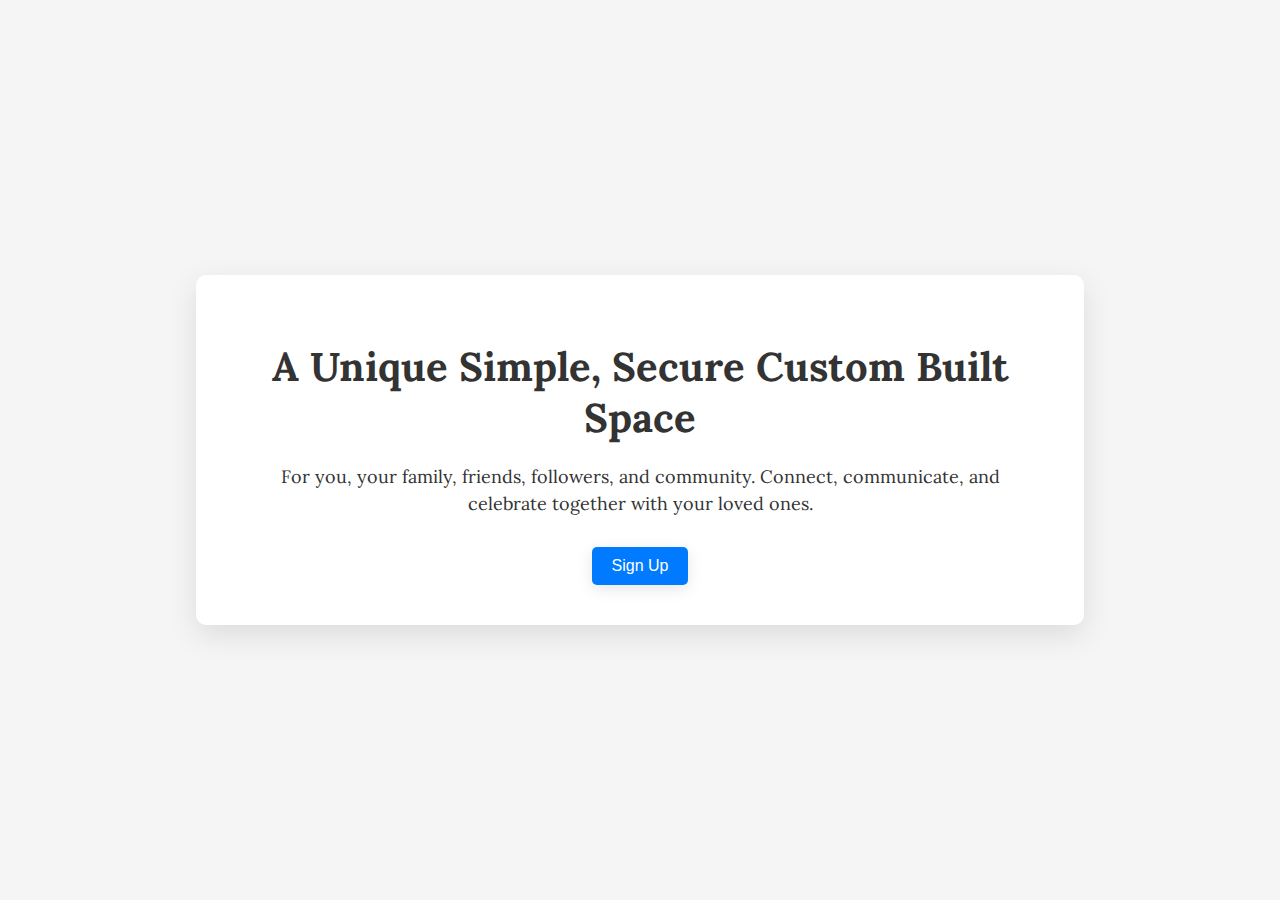
==== index.html @ d437b6d6 "initial commit" ====
<!DOCTYPE html>
<html lang="en">

<head>
    <meta charset="UTF-8">
    <meta name="viewport" content="width=device-width, initial-scale=1.0">
    <title>Custom Notion-like App</title>
    <link href="https://fonts.googleapis.com/css2?family=Parisienne&family=Kanit:wght@300&family=Lora&display=swap"
        rel="stylesheet">
    <link rel="stylesheet" href="styles.css">
</head>

<body>
    <div class="container">
        <header>
            <h1>A Unique Simple, Secure Custom Built Space</h1>
            <p>For you, your family, friends, followers, and community. Connect, communicate, and celebrate together
                with your loved ones.</p>
            <button onclick="location.href='signup.html'">Sign Up</button>
        </header>
    </div>
    <script src="scripts.js"></script>
</body>

</html>
---- styles.css ----
body {
    font-family: 'Lora', serif;
    background-color: #f5f5f5;
    margin: 0;
    padding: 0;
    color: #333;
    display: flex;
    justify-content: center;
    align-items: center;
    height: 100vh;
}

.container {
    background-color: #fff;
    box-shadow: 0px 10px 30px rgba(0, 0, 0, 0.1);
    padding: 40px 60px;
    border-radius: 10px;
    text-align: center;
    width: 60%;
    transition: transform 0.3s;
    animation: fadeIn 1s;
}

.container:hover {
    transform: translateY(-10px);
}

header h1 {
    font-size: 2.5rem;
    margin-bottom: 20px;
    font-weight: bold;
}

header p {
    font-size: 18px;
    margin-bottom: 30px;
    line-height: 1.5;
}

button {
    padding: 10px 20px;
    font-size: 1rem;
    border: none;
    border-radius: 5px;
    background-color: #007BFF;
    color: #fff;
    cursor: pointer;
    transition: background-color 0.3s;
    box-shadow: 0px 4px 15px rgba(0, 0, 0, 0.1);
}

button:hover {
    background-color: #0056b3;
}

.signup-container h2 {
    font-size: 2rem;
    margin-bottom: 20px;
    font-weight: bold;
}

.google-signup {
    background-color: #db4437;
    margin-bottom: 20px;
}

.or-divider {
    position: relative;
    margin: 20px 0;
}

.or-divider span {
    background-color: #fff;
    position: relative;
    z-index: 2;
    padding: 0 10px;
}

.or-divider::before {
    content: "";
    position: absolute;
    top: 50%;
    left: 0;
    right: 0;
    height: 1px;
    background-color: #ccc;
    z-index: 1;
}

form input {
    width: 100%;
    padding: 10px;
    margin-bottom: 20px;
    border: 1px solid #ccc;
    border-radius: 5px;
    transition: border-color 0.3s;
    font-size: 1rem;
}

form input:focus {
    border-color: #007BFF;
}

@keyframes fadeIn {
    from {
        opacity: 0;
        transform: translateY(20px);
    }

    to {
        opacity: 1;
        transform: translateY(0);
    }
}
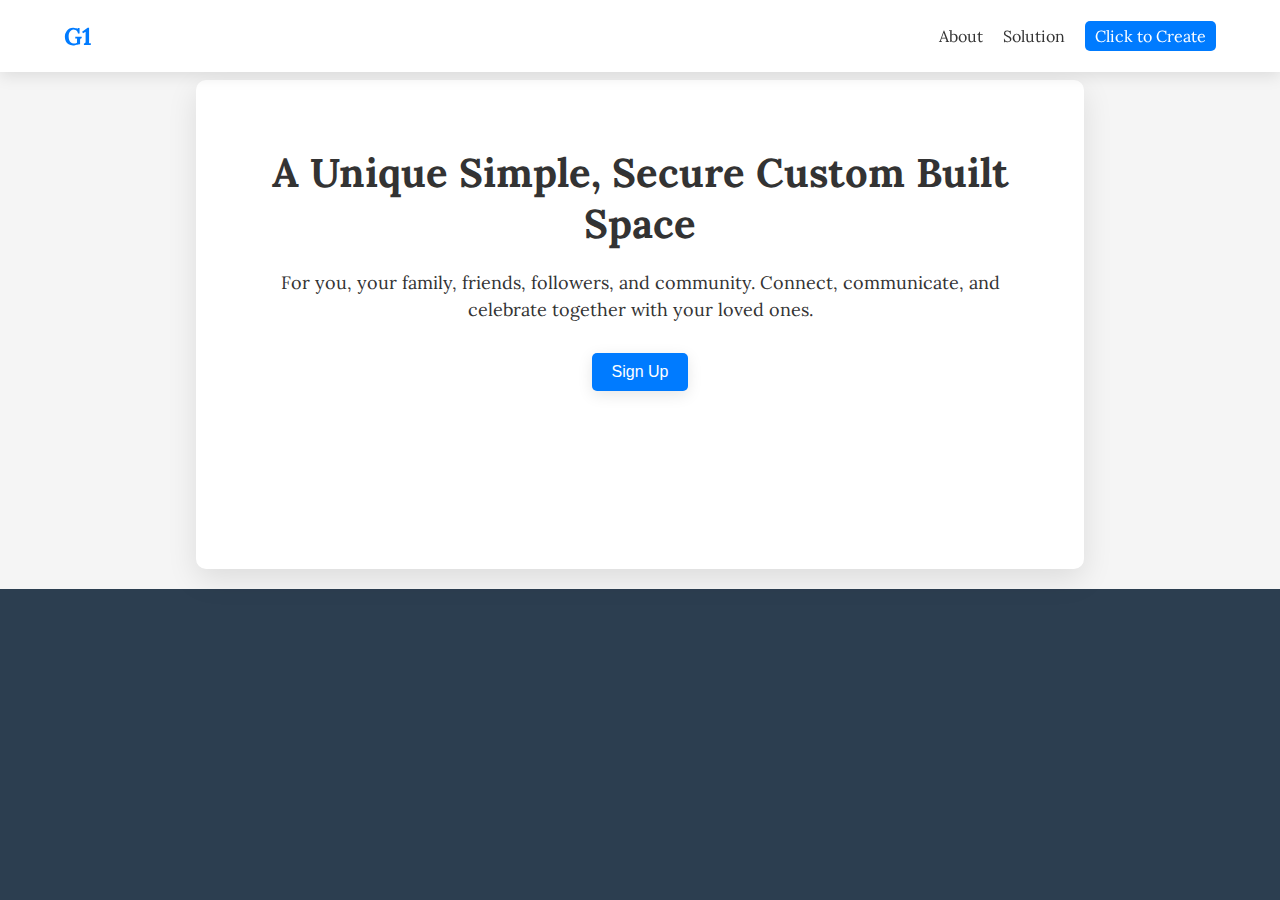
==== commit c24d0128: "added header and footer" ====
--- a/index.html
+++ b/index.html
@@ -5,13 +5,21 @@
     <meta charset="UTF-8">
     <meta name="viewport" content="width=device-width, initial-scale=1.0">
     <title>Custom Notion-like App</title>
-    <link href="https://fonts.googleapis.com/css2?family=Parisienne&family=Kanit:wght@300&family=Lora&display=swap"
-        rel="stylesheet">
+    <link href="https://fonts.googleapis.com/css2?family=Lora&display=swap" rel="stylesheet">
     <link rel="stylesheet" href="styles.css">
 </head>
 
 <body>
-    <div class="container">
+    <nav>
+        <div class="logo">G1</div>
+        <ul>
+            <li><a href="#">About</a></li>
+            <li><a href="#">Solution</a></li>
+            <li><a href="#" class="create-btn">Click to Create</a></li>
+        </ul>
+    </nav>
+
+    <div class="card">
         <header>
             <h1>A Unique Simple, Secure Custom Built Space</h1>
             <p>For you, your family, friends, followers, and community. Connect, communicate, and celebrate together
@@ -19,6 +27,38 @@
             <button onclick="location.href='signup.html'">Sign Up</button>
         </header>
     </div>
+
+    <footer>
+        <div class="footer-container">
+            <div class="use-case">
+                <h3>Use Case</h3>
+                <ul>
+                    <li>Community Management</li>
+                    <li>Communication</li>
+                    <li>Campaign Management</li>
+                    <li>Calendar Management</li>
+                    <li>Content Management</li>
+                </ul>
+            </div>
+            <div class="benefits">
+                <h3>Benefits</h3>
+                <!-- You can add benefits here -->
+                <ul>
+                    <li>Benefit 1</li>
+                    <li>Benefit 2</li>
+                    <!-- ... Add more benefits as required -->
+                </ul>
+            </div>
+            <div class="story">
+                <h3>Story</h3>
+                <ul>
+                    <li>Create Communication</li>
+                    <li>Invite Followers</li>
+                </ul>
+            </div>
+        </div>
+    </footer>
+
     <script src="scripts.js"></script>
 </body>
 
--- a/styles.css
+++ b/styles.css
@@ -1,3 +1,9 @@
+html,
+body {
+    margin: 0;
+    padding: 0;
+}
+
 body {
     font-family: 'Lora', serif;
     background-color: #f5f5f5;
@@ -5,24 +11,32 @@
     padding: 0;
     color: #333;
     display: flex;
+    flex-direction: column;
     justify-content: center;
     align-items: center;
-    height: 100vh;
-}
-
-.container {
+    min-height: 100vh;
+    /* Change from height to min-height */
+}
+
+.container,
+.card {
     background-color: #fff;
     box-shadow: 0px 10px 30px rgba(0, 0, 0, 0.1);
     padding: 40px 60px;
     border-radius: 10px;
     text-align: center;
     width: 60%;
-    transition: transform 0.3s;
+    transition: transform 0.3s, box-shadow 0.3s;
     animation: fadeIn 1s;
-}
-
-.container:hover {
+    z-index: 1;
+    margin: 20px;
+    flex: 1
+}
+
+.container:hover,
+.card:hover {
     transform: translateY(-10px);
+    box-shadow: 0px 15px 40px rgba(0, 0, 0, 0.25);
 }
 
 header h1 {
@@ -45,12 +59,13 @@
     background-color: #007BFF;
     color: #fff;
     cursor: pointer;
-    transition: background-color 0.3s;
+    transition: background-color 0.3s, transform 0.3s;
     box-shadow: 0px 4px 15px rgba(0, 0, 0, 0.1);
 }
 
 button:hover {
     background-color: #0056b3;
+    transform: translateY(-2px);
 }
 
 .signup-container h2 {
@@ -111,4 +126,137 @@
         opacity: 1;
         transform: translateY(0);
     }
+}
+
+nav {
+    display: flex;
+    justify-content: space-between;
+    align-items: center;
+    padding: 10px 5%;
+    background-color: #fff;
+    box-shadow: 0px 4px 15px rgba(0, 0, 0, 0.1);
+    position: fixed;
+    top: 0;
+    left: 0;
+    right: 0;
+    z-index: 1000;
+}
+
+.logo {
+    font-size: 1.5rem;
+    font-weight: bold;
+    color: #007BFF;
+}
+
+nav ul {
+    list-style-type: none;
+    display: flex;
+    gap: 20px;
+}
+
+nav li a {
+    text-decoration: none;
+    color: #333;
+    transition: color 0.3s;
+}
+
+nav li a:hover {
+    color: #007BFF;
+}
+
+.create-btn {
+    background-color: #007BFF;
+    padding: 5px 10px;
+    border-radius: 5px;
+    color: #fff;
+}
+
+.container,
+.card {
+    margin-top: 80px;
+    /* Adjusting for the fixed navbar */
+}
+
+footer {
+    background-color: #2C3E50;
+    color: #fff;
+    padding: 40px 0;
+    width: 100%;
+}
+
+.footer-container {
+    display: flex;
+    justify-content: space-around;
+    max-width: 1200px;
+    margin: 0 auto;
+    padding: 0 20px;
+}
+
+.footer-container h3 {
+    margin-bottom: 20px;
+    font-size: 1.5rem;
+    font-weight: bold;
+}
+
+.footer-container ul {
+    list-style-type: none;
+    padding: 0;
+}
+
+.footer-container li {
+    margin-bottom: 10px;
+    font-size: 1rem;
+}
+
+.footer-container a {
+    text-decoration: none;
+    color: #fff;
+    transition: color 0.3s;
+}
+
+.footer-container a:hover {
+    color: #007BFF;
+}
+
+/* ... [existing styles] ... */
+
+/* Animation for footer divs */
+@keyframes fadeInUp {
+    from {
+        opacity: 0;
+        transform: translateY(20px);
+    }
+
+    to {
+        opacity: 1;
+        transform: translateY(0);
+    }
+}
+
+.footer-container>div {
+    opacity: 0;
+    animation: fadeInUp 0.8s forwards;
+    animation-delay: 0.3s;
+}
+
+.footer-container .use-case {
+    animation-delay: 0.3s;
+}
+
+.footer-container .benefits {
+    animation-delay: 0.5s;
+}
+
+.footer-container .story {
+    animation-delay: 0.7s;
+}
+
+/* Interactivity for list items */
+.footer-container li {
+    transition: all 0.3s;
+}
+
+.footer-container li:hover {
+    text-decoration: underline;
+    transform: scale(1.05);
 }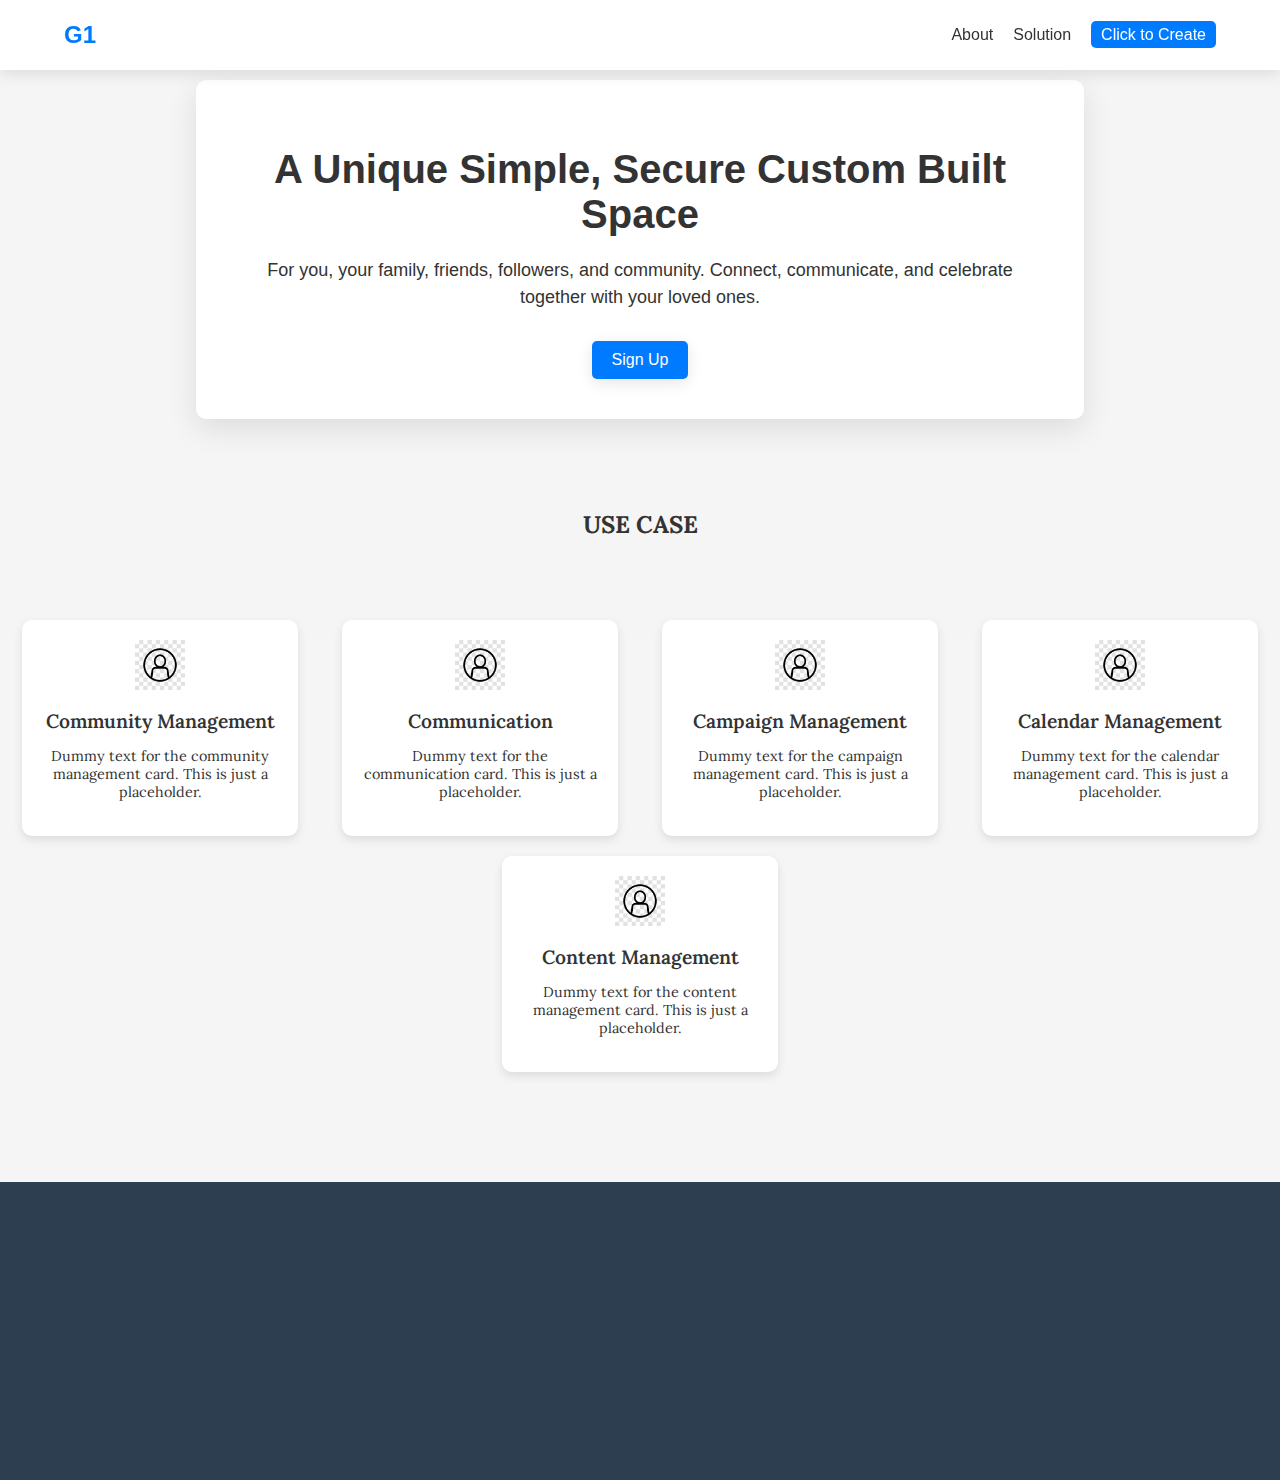
==== commit a6f41fb7: "Added the use case with cards and added the font family" ====
--- a/index.html
+++ b/index.html
@@ -4,7 +4,7 @@
 <head>
     <meta charset="UTF-8">
     <meta name="viewport" content="width=device-width, initial-scale=1.0">
-    <title>Custom Notion-like App</title>
+    <title>G1 - Guruवन </title>
     <link href="https://fonts.googleapis.com/css2?family=Lora&display=swap" rel="stylesheet">
     <link rel="stylesheet" href="styles.css">
 </head>
@@ -19,7 +19,7 @@
         </ul>
     </nav>
 
-    <div class="card">
+    <div class="card-main">
         <header>
             <h1>A Unique Simple, Secure Custom Built Space</h1>
             <p>For you, your family, friends, followers, and community. Connect, communicate, and celebrate together
@@ -27,6 +27,55 @@
             <button onclick="location.href='signup.html'">Sign Up</button>
         </header>
     </div>
+
+
+    <section class="use-case-cards">
+        <h2>USE CASE</h2>
+        <div class="use-case-cards">
+            <div class="card">
+                <div class="icon">
+                    <img src="userImage.jpg" alt="Icon for Community Management">
+                </div>
+                <h3>Community Management</h3>
+                <p>Dummy text for the community management card. This is just a placeholder.</p>
+            </div>
+
+            <div class="card">
+                <div class="icon">
+                    <img src="userImage.jpg" alt="Icon for Communication">
+                </div>
+                <h3>Communication</h3>
+                <p>Dummy text for the communication card. This is just a placeholder.</p>
+            </div>
+
+            <div class="card">
+                <div class="icon">
+                    <img src="userImage.jpg" alt="Icon for Campaign Management">
+                </div>
+                <h3>Campaign Management</h3>
+                <p>Dummy text for the campaign management card. This is just a placeholder.</p>
+            </div>
+
+            <div class="card">
+                <div class="icon">
+                    <img src="userImage.jpg" alt="Icon for Calendar Management">
+                </div>
+                <h3>Calendar Management</h3>
+                <p>Dummy text for the calendar management card. This is just a placeholder.</p>
+            </div>
+
+            <div class="card">
+                <div class="icon">
+                    <img src="userImage.jpg" alt="Icon for Content Management">
+                </div>
+                <h3>Content Management</h3>
+                <p>Dummy text for the content management card. This is just a placeholder.</p>
+            </div>
+        </div>
+    </section>
+
+
+
 
     <footer>
         <div class="footer-container">
--- a/styles.css
+++ b/styles.css
@@ -19,7 +19,7 @@
 }
 
 .container,
-.card {
+.card-main {
     background-color: #fff;
     box-shadow: 0px 10px 30px rgba(0, 0, 0, 0.1);
     padding: 40px 60px;
@@ -34,9 +34,13 @@
 }
 
 .container:hover,
-.card:hover {
+.card-main:hover {
     transform: translateY(-10px);
     box-shadow: 0px 15px 40px rgba(0, 0, 0, 0.25);
+}
+
+header {
+    font-family: 'Montserrat', sans-serif;
 }
 
 header h1 {
@@ -129,6 +133,7 @@
 }
 
 nav {
+    font-family: 'Montserrat', sans-serif;
     display: flex;
     justify-content: space-between;
     align-items: center;
@@ -172,7 +177,7 @@
 }
 
 .container,
-.card {
+.card-main {
     margin-top: 80px;
     /* Adjusting for the fixed navbar */
 }
@@ -182,6 +187,7 @@
     color: #fff;
     padding: 40px 0;
     width: 100%;
+    font-family: 'Montserrat', sans-serif;
 }
 
 .footer-container {
@@ -259,4 +265,56 @@
 .footer-container li:hover {
     text-decoration: underline;
     transform: scale(1.05);
+}
+
+/* Styles for the use-case cards */
+.use-case-cards {
+    display: flex;
+    justify-content: space-around;
+    flex-wrap: wrap;
+    /* Allows the cards to wrap onto the next line if needed */
+    margin: 50px 0;
+}
+
+.card {
+    background-color: #fff;
+    padding: 20px;
+    box-shadow: 0px 4px 10px rgba(0, 0, 0, 0.1);
+    border-radius: 10px;
+    width: calc(20% - 20px);
+    /* This gives some space between the cards */
+    margin: 10px;
+    text-align: center;
+    transition: transform 0.3s;
+}
+
+.card:hover {
+    transform: translateY(-5px);
+}
+
+.card .icon {
+    height: 50px;
+    margin-bottom: 15px;
+}
+
+.card .icon img {
+    max-height: 100%;
+    width: auto;
+}
+
+.card h3 {
+    margin-bottom: 10px;
+    font-size: 1.2rem;
+    font-weight: 600;
+}
+
+.card p {
+    font-size: 0.9rem;
+}
+
+.use-case-section h2 {
+    text-align: center;
+    font-size: 2rem;
+    margin-bottom: 20px;
+    font-weight: bold;
 }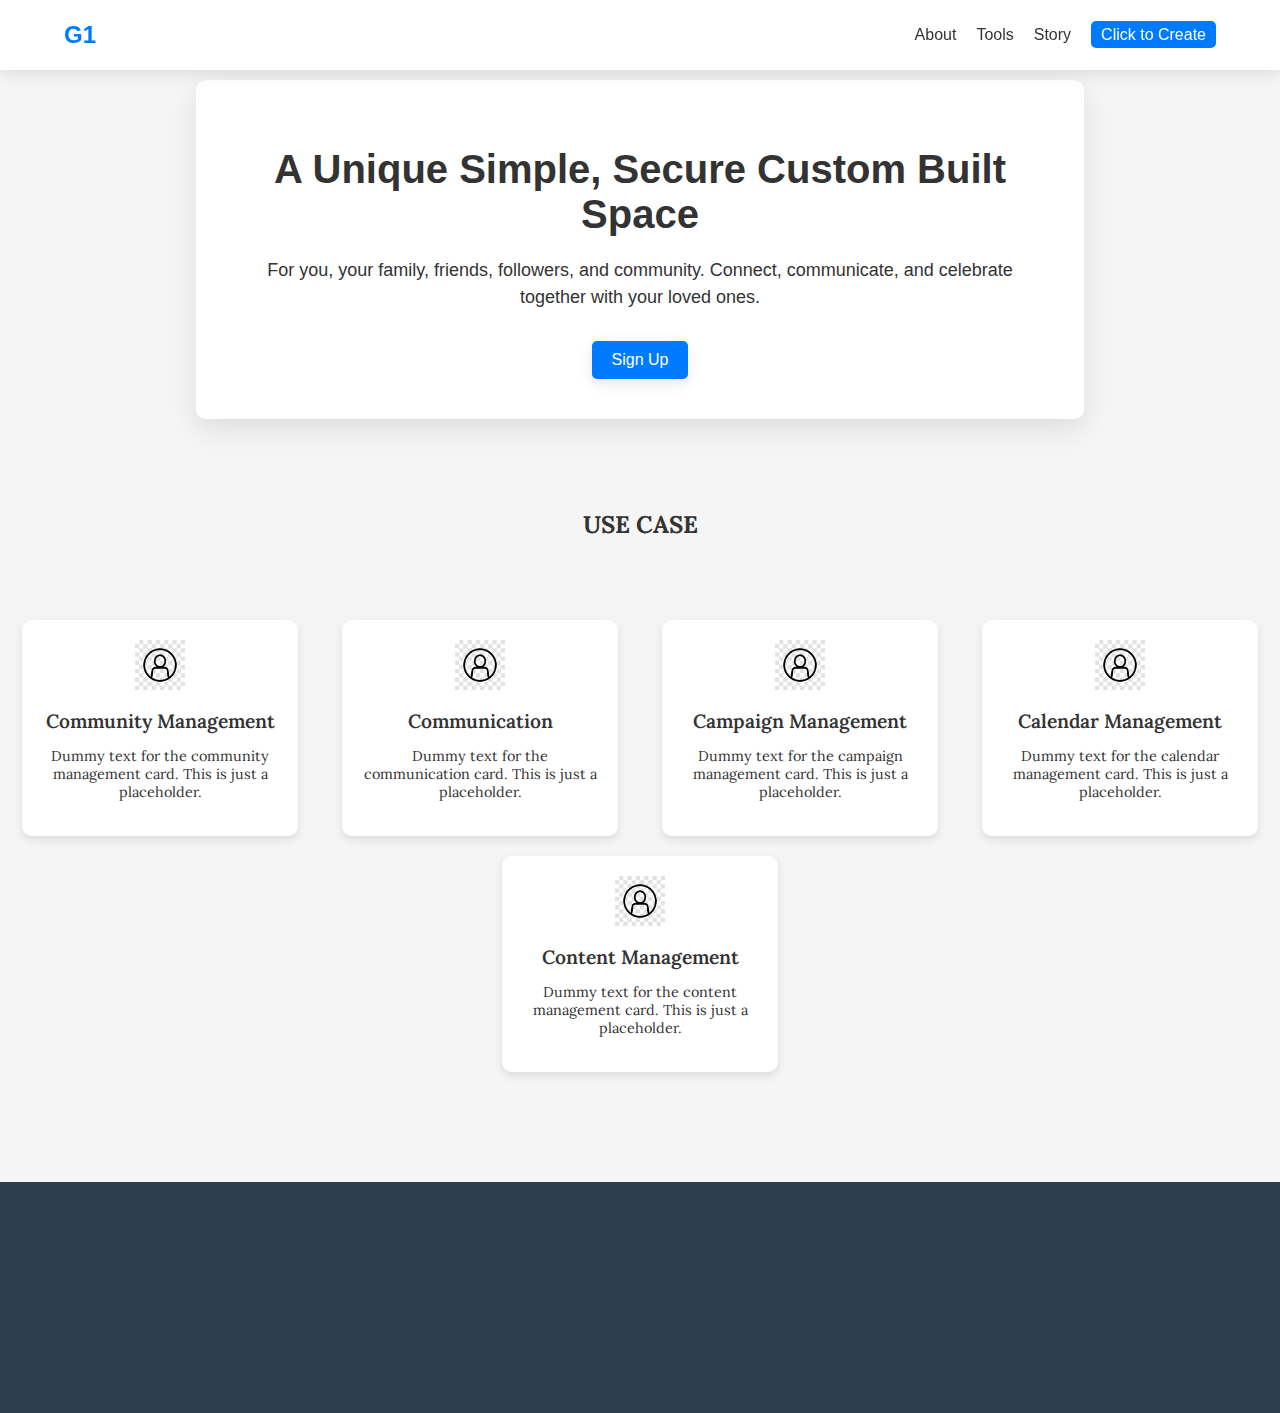
==== commit 2312b659: "RESPONSIVE BANA DIYA" ====
--- a/index.html
+++ b/index.html
@@ -14,7 +14,8 @@
         <div class="logo">G1</div>
         <ul>
             <li><a href="#">About</a></li>
-            <li><a href="#">Solution</a></li>
+            <li><a href="#">Tools</a></li>
+            <li><a href="#">Story</a></li>
             <li><a href="#" class="create-btn">Click to Create</a></li>
         </ul>
     </nav>
@@ -79,16 +80,7 @@
 
     <footer>
         <div class="footer-container">
-            <div class="use-case">
-                <h3>Use Case</h3>
-                <ul>
-                    <li>Community Management</li>
-                    <li>Communication</li>
-                    <li>Campaign Management</li>
-                    <li>Calendar Management</li>
-                    <li>Content Management</li>
-                </ul>
-            </div>
+
             <div class="benefits">
                 <h3>Benefits</h3>
                 <!-- You can add benefits here -->
--- a/styles.css
+++ b/styles.css
@@ -249,7 +249,60 @@
     animation-delay: 0.3s;
 }
 
+/* ... [existing styles] ... */
+
+.benefits {
+    border-left: 5px solid #007BFF;
+    /* Adjust the color as needed */
+    padding-left: 20px;
+    /* Space after the border */
+}
+
+.benefits h3 {
+    font-size: 2rem;
+    /* Adjust font size based on your needs */
+    font-weight: bold;
+    display: flex;
+    /* To align the icon and text */
+    align-items: center;
+    /* Vertically centers the icon with the text */
+}
+
+.benefits h3::before {
+    content: "";
+    /* Reset content */
+    display: inline-block;
+    /* Makes it appear in line with text */
+    width: 24px;
+    /* Icon width, adjust as needed */
+    height: 24px;
+    /* Icon height, adjust as needed */
+    background-image: url('benifitss.png');
+    background-size: cover;
+    /* This will scale the image to cover the entire element */
+    background-repeat: no-repeat;
+    /* Ensures the image doesn't repeat */
+    margin-right: 10px;
+    /* Space between the icon and text */
+}
+
+.benefits ul {
+    list-style-type: disc;
+    /* Bullet points */
+    margin-left: 20px;
+    /* Indent the list */
+}
+
+.benefits li {
+    margin-bottom: 10px;
+    font-size: 1rem;
+}
+
 .footer-container .benefits {
+    border-left: 5px solid #007BFF;
+    /* Adjust the color as needed */
+    padding-left: 20px;
+    /* Space after the border */
     animation-delay: 0.5s;
 }
 
@@ -317,4 +370,30 @@
     font-size: 2rem;
     margin-bottom: 20px;
     font-weight: bold;
+}
+
+/* ... [existing styles] ... */
+
+/* Styles for larger screens (default) */
+.card {
+    width: calc(20% - 20px);
+    /* This gives some space between the cards */
+}
+
+/* Styles for medium screens (e.g., tablets) */
+@media (max-width: 768px) {
+    .card {
+        width: calc(50% - 20px);
+        /* Cards take up half the width minus some space */
+    }
+}
+
+/* Styles for smaller screens (e.g., mobile devices) */
+@media (max-width: 480px) {
+    .card {
+        width: calc(100% - 20px);
+        /* Cards take up full width minus some space */
+        margin: 10px auto;
+        /* Center the cards */
+    }
 }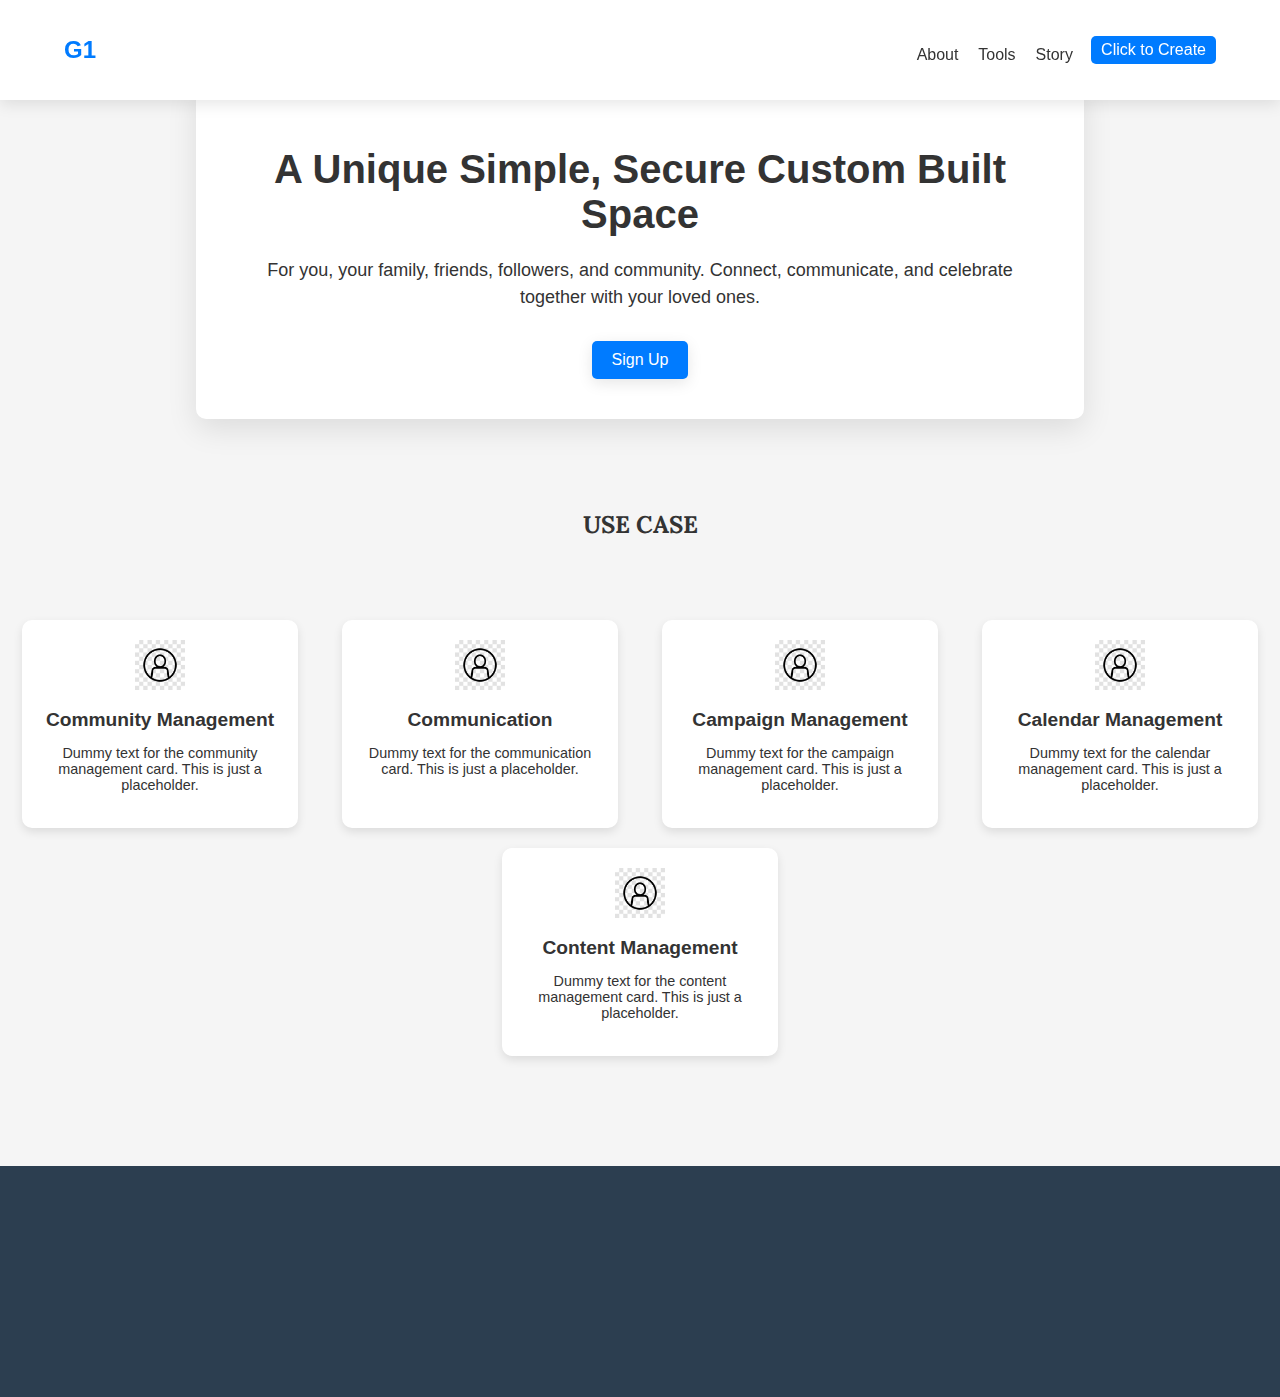
==== commit b9447bd1: "setted the navbar" ====
--- a/index.html
+++ b/index.html
@@ -12,7 +12,11 @@
 <body>
     <nav>
         <div class="logo">G1</div>
-        <ul>
+
+        <!-- Hamburger button -->
+
+        <!-- Assign an ID for the menu -->
+        <ul id="navMenu">
             <li><a href="#">About</a></li>
             <li><a href="#">Tools</a></li>
             <li><a href="#">Story</a></li>
@@ -100,7 +104,7 @@
         </div>
     </footer>
 
-    <script src="scripts.js"></script>
+    <script src="index.js"></script>
 </body>
 
 </html>--- a/styles.css
+++ b/styles.css
@@ -157,16 +157,23 @@
     list-style-type: none;
     display: flex;
     gap: 20px;
+    padding-top: 10px;
 }
 
 nav li a {
     text-decoration: none;
     color: #333;
     transition: color 0.3s;
+    padding: 10px 5%;
+    /* Add padding for better touch targets on mobile */
+    display: block;
+    /* Makes the entire area clickable, not just the text */
 }
 
 nav li a:hover {
     color: #007BFF;
+    background-color: #f5f5f5;
+    /* A subtle hover effect */
 }
 
 .create-btn {
@@ -180,6 +187,25 @@
 .card-main {
     margin-top: 80px;
     /* Adjusting for the fixed navbar */
+}
+
+
+.logo {
+    font-size: 1.5rem;
+    font-weight: bold;
+    color: #007BFF;
+}
+
+.create-btn {
+    background-color: #007BFF;
+    padding: 5px 10px;
+    border-radius: 5px;
+    color: #fff;
+}
+
+.container,
+.card-main {
+    margin-top: 80px;
 }
 
 footer {
@@ -339,6 +365,7 @@
     margin: 10px;
     text-align: center;
     transition: transform 0.3s;
+    font-family: 'Montserrat', sans-serif;
 }
 
 .card:hover {
